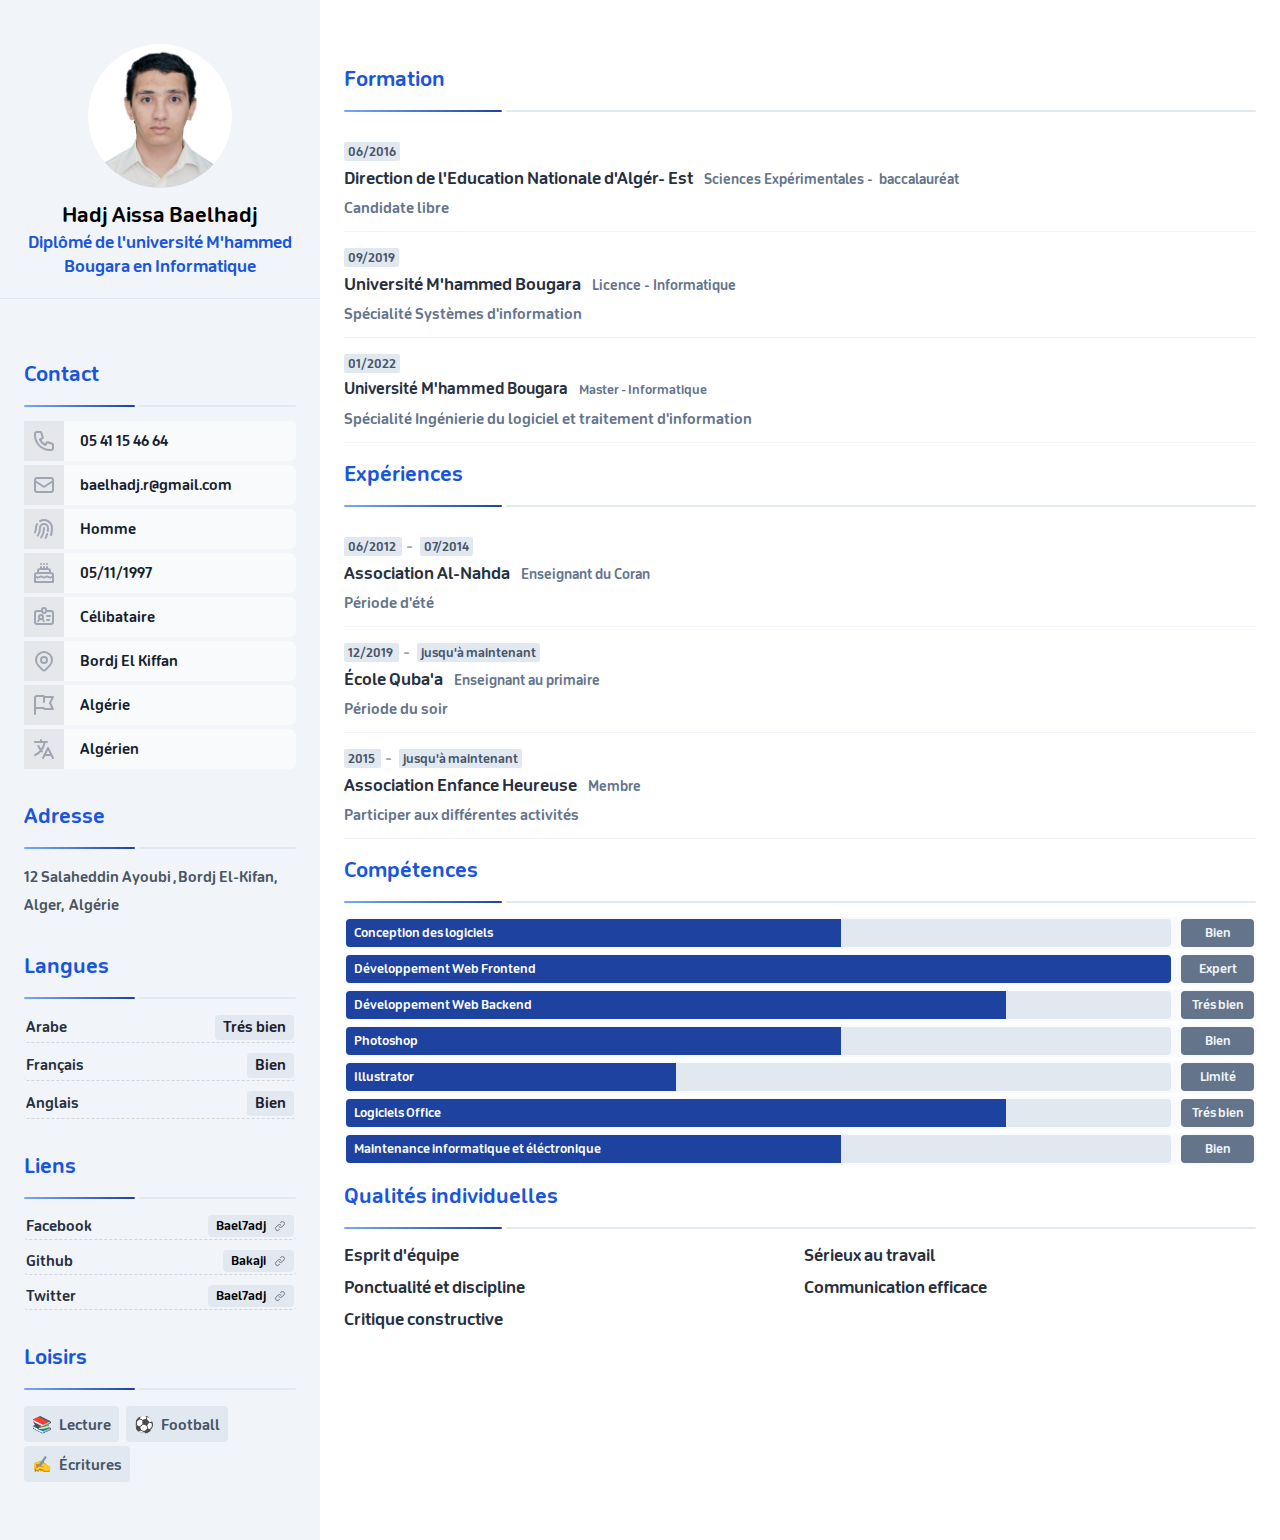
==== index.html @ badf7736 "add index page" ====
<!DOCTYPE html>
<html lang="fr">

<head xmlns="http://www.w3.org/1999/xhtml"
xmlns:fb="http://ogp.me/ns/fb#">
  <meta http-equiv="Content-Type" content="text/html; charset=UTF-8">
  <title>cv fr</title>
  <meta name="viewport" content="width=device-width, initial-scale=1, maximum-scale=1">
  <meta property="og:title" content="Baelhadj Hadj Aissa's CV" />
  <meta property="description" content="Salut!, je suis Baelhadj Hadj Aissa, un développeur Web junior qui aime coder et explorer de nouvelles technologies, j'utilise des approches modernes et géniales pour créer des sites Web géniaux" />
  <meta property="og:description" content="Salut!, je suis Baelhadj Hadj Aissa, un développeur Web junior qui aime coder et explorer de nouvelles technologies, j'utilise des approches modernes et géniales pour créer des sites Web géniaux" />
  <meta property="og:image" content="./assets/person.png" />
  <link rel="stylesheet" href="./assets/app.css">
  <link rel="stylesheet" href="./assets/font.css" type="text/css">
  <link rel="stylesheet" href="./assets/font-awesome.css">
  <link rel="stylesheet" href="./assets/custom.css">
  <style>
    .text-cool-gray-100 {
      min-width: 73px;
    }
  </style>
</head>

<body style="background: #243876"><span id="warning-container"><i data-reactroot=""></i></span>
  <div class="page">
    <div class="cv md:flex overflow-hidden bg-white  ">
      <div class="md:w-80  w-full md:flex-shrink-0 bg-cool-gray-100 py-6">
        <div class="w-full">
          <div class="block md:hidden">
          </div>
          <div class="text-center mx-auto border-b border-cool-gray-200 mb-3 py-5">
            <img src="./assets/person.png" class="w-36 rounded mx-auto mb-3 font-bold"
              style="border-radius: 50%;">
            <h2 class="px-2 text-xl" style="font-weight: 900;">Hadj Aissa Baelhadj</h2>
            <h4 class="px-2 text-blue-700">Diplômé de l'université M'hammed Bougara en Informatique</h4>
          </div>
          <div class="text-gray-800 p-6 text-sm print:text-base print:font-normal leading-7">
          </div>
          <div class="px-6 mb-8">
            <h2 class="text-blue-700  text-xl font-bold">
              Contact</h2>
            <span class="flex my-4">
              <span class="w-48 rounded-sm h-0.5 bg-gradient-to-l from-blue-800 to-blue-400 inline-block -mb-2"></span>
              <span class="w-full rounded-sm ms-1 h-0.5 bg-cool-gray-200 inline-block -mb-2"></span>
            </span>
            <div>
              <div
                class="group mb-1 flex items-center text-sm print:text-base print:font-normal leading-5 font-medium text-gray-900 rounded-md bg-cool-gray-50">
                <span class="flex-shrink-0 bg-gray-200 p-2 rounded-s me-3 text-gray-400">
                  <svg class=" h-6 w-6 text-gray-400" fill="none" stroke="currentColor" viewBox="0 0 24 24"
                    xmlns="http://www.w3.org/2000/svg">
                    <path stroke-linecap="round" stroke-linejoin="round" stroke-width="2"
                      d="M3 5a2 2 0 012-2h3.28a1 1 0 01.948.684l1.498 4.493a1 1 0 01-.502 1.21l-2.257 1.13a11.042 11.042 0 005.516 5.516l1.13-2.257a1 1 0 011.21-.502l4.493 1.498a1 1 0 01.684.949V19a2 2 0 01-2 2h-1C9.716 21 3 14.284 3 6V5z">
                    </path>
                  </svg>
                </span>
                <a href="tel:05 41 15 46 64" dir="ltr" target="_blank"
                  class="p-1 truncate inline-block hover:text-blue-600">05 41 15 46 64</a>
              </div>
              <div
                class="group mb-1 flex items-center text-sm print:text-base print:font-normal leading-5 font-medium text-gray-900 rounded-md bg-cool-gray-50">
                <span class="flex-shrink-0 bg-gray-200 p-2 rounded-s me-3 text-gray-400">
                  <svg class="w-6 h-6 text-gray-400" fill="none" stroke="currentColor" viewBox="0 0 24 24"
                    xmlns="http://www.w3.org/2000/svg">
                    <path stroke-linecap="round" stroke-linejoin="round" stroke-width="2"
                      d="M3 8l7.89 5.26a2 2 0 002.22 0L21 8M5 19h14a2 2 0 002-2V7a2 2 0 00-2-2H5a2 2 0 00-2 2v10a2 2 0 002 2z">
                    </path>
                  </svg>
                </span>
                <a href="mailto:baelhadj.r@gmail.com" dir="ltr" target="_blank"
                  class="p-1 truncate inline-block hover:text-blue-600">baelhadj.r@gmail.com</a>
              </div>
              <div
                class="group mb-1 flex items-center text-sm print:text-base print:font-normal leading-5 font-medium text-gray-900 rounded-md bg-cool-gray-50">
                <span class="flex-shrink-0 bg-gray-200 p-2 rounded-s me-3 text-gray-400">
                  <svg class="w-6 h-6" fill="none" stroke="currentColor" viewBox="0 0 24 24"
                    xmlns="http://www.w3.org/2000/svg">
                    <path stroke-linecap="round" stroke-linejoin="round" stroke-width="2"
                      d="M12 11c0 3.517-1.009 6.799-2.753 9.571m-3.44-2.04l.054-.09A13.916 13.916 0 008 11a4 4 0 118 0c0 1.017-.07 2.019-.203 3m-2.118 6.844A21.88 21.88 0 0015.171 17m3.839 1.132c.645-2.266.99-4.659.99-7.132A8 8 0 008 4.07M3 15.364c.64-1.319 1-2.8 1-4.364 0-1.457.39-2.823 1.07-4">
                    </path>
                  </svg>
                </span>
                <span class="p-1 truncate inline-block capitalize">Homme</span>
              </div>
              <div
                class="group mb-1 flex items-center text-sm print:text-base print:font-normal leading-5 font-medium text-gray-900 rounded-md bg-cool-gray-50">
                <span class="flex-shrink-0 bg-gray-200 p-2 rounded-s me-3 text-gray-400">
                  <svg class="w-6 h-6 text-gray-400" "="" fill=" none" stroke="currentColor" viewBox="0 0 24 24"
                    xmlns="http://www.w3.org/2000/svg">
                    <path stroke-linecap="round" stroke-linejoin="round" stroke-width="2"
                      d="M21 15.546c-.523 0-1.046.151-1.5.454a2.704 2.704 0 01-3 0 2.704 2.704 0 00-3 0 2.704 2.704 0 01-3 0 2.704 2.704 0 00-3 0 2.704 2.704 0 01-3 0 2.701 2.701 0 00-1.5-.454M9 6v2m3-2v2m3-2v2M9 3h.01M12 3h.01M15 3h.01M21 21v-7a2 2 0 00-2-2H5a2 2 0 00-2 2v7h18zm-3-9v-2a2 2 0 00-2-2H8a2 2 0 00-2 2v2h12z">
                    </path>
                  </svg>
                </span>
                <span class="p-1 truncate inline-block capitalize">05/11/1997</span>
              </div>
              <div
                class="group mb-1 flex items-center text-sm print:text-base print:font-normal leading-5 font-medium text-gray-900 rounded-md bg-cool-gray-50">
                <span class="flex-shrink-0 bg-gray-200 p-2 rounded-s me-3 text-gray-400">
                  <svg class="w-6 h-6 text-gray-400" fill="none" stroke="currentColor" viewBox="0 0 24 24"
                    xmlns="http://www.w3.org/2000/svg">
                    <path stroke-linecap="round" stroke-linejoin="round" stroke-width="2"
                      d="M10 6H5a2 2 0 00-2 2v9a2 2 0 002 2h14a2 2 0 002-2V8a2 2 0 00-2-2h-5m-4 0V5a2 2 0 114 0v1m-4 0a2 2 0 104 0m-5 8a2 2 0 100-4 2 2 0 000 4zm0 0c1.306 0 2.417.835 2.83 2M9 14a3.001 3.001 0 00-2.83 2M15 11h3m-3 4h2">
                    </path>
                  </svg>
                </span>
                <span class="p-1 truncate inline-block capitalize">Célibataire</span>
              </div>
              <div
                class="group mb-1 flex items-center text-sm print:text-base print:font-normal leading-5 font-medium text-gray-900 rounded-md bg-cool-gray-50">
                <span class="flex-shrink-0 bg-gray-200 p-2 rounded-s me-3 text-gray-400" contenteditable="true"
                  spellcheck="true">
                  <svg class="w-6 h-6" fill="none" stroke="currentColor" viewBox="0 0 24 24"
                    xmlns="http://www.w3.org/2000/svg">
                    <path stroke-linecap="round" stroke-linejoin="round" stroke-width="2"
                      d="M17.657 16.657L13.414 20.9a1.998 1.998 0 01-2.827 0l-4.244-4.243a8 8 0 1111.314 0z"></path>
                    <path stroke-linecap="round" stroke-linejoin="round" stroke-width="2"
                      d="M15 11a3 3 0 11-6 0 3 3 0 016 0z"></path>
                  </svg>
                </span>
                <span class="p-1 truncate inline-block capitalize">Bordj El Kiffan</span>
              </div>
              <div
                class="group mb-1 flex items-center text-sm print:text-base print:font-normal leading-5 font-medium text-gray-900 rounded-md bg-cool-gray-50">
                <span class="flex-shrink-0 bg-gray-200 p-2 rounded-s me-3 text-gray-400">
                  <svg class="w-6 h-6 text-gray-400" fill="none" stroke="currentColor" viewBox="0 0 24 24"
                    xmlns="http://www.w3.org/2000/svg">
                    <path stroke-linecap="round" stroke-linejoin="round" stroke-width="2"
                      d="M3 21v-4m0 0V5a2 2 0 012-2h6.5l1 1H21l-3 6 3 6h-8.5l-1-1H5a2 2 0 00-2 2zm9-13.5V9"></path>
                  </svg>
                </span>
                <span class="p-1 truncate inline-block capitalize" contenteditable="true"
                  spellcheck="true">Algérie</span>
              </div>
              <div
                class="group mb-1 flex items-center text-sm print:text-base print:font-normal leading-5 font-medium text-gray-900 rounded-md bg-cool-gray-50">
                <span class="flex-shrink-0 bg-gray-200 p-2 rounded-s me-3 text-gray-400">
                  <svg class="w-6 h-6 text-gray-400" fill="none" stroke="currentColor" viewBox="0 0 24 24"
                    xmlns="http://www.w3.org/2000/svg">
                    <path stroke-linecap="round" stroke-linejoin="round" stroke-width="2"
                      d="M3 5h12M9 3v2m1.048 9.5A18.022 18.022 0 016.412 9m6.088 9h7M11 21l5-10 5 10M12.751 5C11.783 10.77 8.07 15.61 3 18.129">
                    </path>
                  </svg>
                </span>
                <span class="p-1 truncate inline-block capitalize">Algérien</span>
              </div>
            </div>
            <div class="mt-6">
            </div>
          </div>
          <div class="px-6 mb-8">
            <h2 class="text-blue-700  text-xl font-bold">
              Adresse</h2>
            <span class="flex my-4">
              <span class="w-48 rounded-sm h-0.5 bg-gradient-to-l from-blue-800 to-blue-400 inline-block -mb-2"></span>
              <span class="w-full rounded-sm ms-1 h-0.5 bg-cool-gray-200 inline-block -mb-2"></span>
            </span>
            <div class="text-gray-600 font-bold text-sm leading-7">12 Salaheddin Ayoubi , Bordj El-Kifan, Alger,&nbsp;
              Algérie</div>
          </div>
          <div class="px-6 mb-8">
            <h2 class="text-blue-700  text-xl font-bold">
              Langues</h2>
            <span class="flex my-4">
              <span class="w-48 rounded-sm h-0.5 bg-gradient-to-l from-blue-800 to-blue-400 inline-block -mb-2"></span>
              <span class="w-full rounded-sm ms-1 h-0.5 bg-cool-gray-200 inline-block -mb-2"></span>
            </span>
            <div>
              <div class="flex items-center bg-cool-gray-200x p-0.5 rounded mb-2 border-b border-dashed">
                <span class="text-sm flex-grow text-cool-gray-800">
                  Arabe</span>
                <span class="ms-2 text-sm p-0.5 px-2 rounded text-cool-gray-900 bg-cool-gray-200">Trés bien</span>
              </div>
              <div class="flex items-center bg-cool-gray-200x p-0.5 rounded mb-2 border-b border-dashed">
                <span class="text-sm flex-grow text-cool-gray-800">Français</span>
                <span class="ms-2 text-sm p-0.5 px-2 rounded text-cool-gray-900 bg-cool-gray-200">Bien</span>
              </div>
              <div class="flex items-center bg-cool-gray-200x p-0.5 rounded mb-2 border-b border-dashed">
                <span class="text-sm flex-grow text-cool-gray-800">
                  Anglais
                </span>
                <span class="ms-2 text-sm p-0.5 px-2 rounded text-cool-gray-900 bg-cool-gray-200">Bien</span>
              </div>
            </div>
          </div>
          <div class="px-6 mb-8 print-hidden">
            <h2 class="text-blue-700  text-xl font-bold">
              Liens</h2>
            <span class="flex my-4">
              <span class="w-48 rounded-sm h-0.5 bg-gradient-to-l from-blue-800 to-blue-400 inline-block -mb-2"></span>
              <span class="w-full rounded-sm ms-1 h-0.5 bg-cool-gray-200 inline-block -mb-2"></span>
            </span>
            <div>
              <div class="flex items-center bg-cool-gray-200x p-0.5 rounded mb-2 border-b border-dashed">
                <span class="text-sm  flex-grow text-cool-gray-800">
                  Facebook
                </span>
                <a href="https://bit.ly/baelhadj_Fb" target="_blank"
                  class="ms-2 flex items-center text-xs p-0.5 px-2 rounded bg-cool-gray-200 hover:text-blue-500">
                  Bael7adj
                  <svg class="w-3 h-3 opacity-50 ms-2" fill="none" stroke="currentColor" viewBox="0 0 24 24"
                    xmlns="http://www.w3.org/2000/svg">
                    <path stroke-linecap="round" stroke-linejoin="round" stroke-width="2"
                      d="M13.828 10.172a4 4 0 00-5.656 0l-4 4a4 4 0 105.656 5.656l1.102-1.101m-.758-4.899a4 4 0 005.656 0l4-4a4 4 0 00-5.656-5.656l-1.1 1.1">
                    </path>
                  </svg>
                </a>
              </div>
              <div class="flex items-center bg-cool-gray-200x p-0.5 rounded mb-2 border-b border-dashed">
                <span class="text-sm  flex-grow text-cool-gray-800">
                  Github</span>
                <a href="https://bit.ly/baelhadj_Gh" target="_blank"
                  class="ms-2 flex items-center text-xs p-0.5 px-2 rounded bg-cool-gray-200 hover:text-blue-500">
                  Bakaji
                  <svg class="w-3 h-3 opacity-50 ms-2" fill="none" stroke="currentColor" viewBox="0 0 24 24"
                    xmlns="http://www.w3.org/2000/svg">
                    <path stroke-linecap="round" stroke-linejoin="round" stroke-width="2"
                      d="M13.828 10.172a4 4 0 00-5.656 0l-4 4a4 4 0 105.656 5.656l1.102-1.101m-.758-4.899a4 4 0 005.656 0l4-4a4 4 0 00-5.656-5.656l-1.1 1.1">
                    </path>
                  </svg>
                </a>
              </div>
              <div class="flex items-center bg-cool-gray-200x p-0.5 rounded mb-2 border-b border-dashed">
                <span class="text-sm  flex-grow text-cool-gray-800">
                  Twitter
                </span>
                <a href="https://bit.ly/baelhadj_Tw" target="_blank"
                  class="ms-2 flex items-center text-xs p-0.5 px-2 rounded bg-cool-gray-200 hover:text-blue-500">
                  Bael7adj
                  <svg class="w-3 h-3 opacity-50 ms-2" fill="none" stroke="currentColor" viewBox="0 0 24 24"
                    xmlns="http://www.w3.org/2000/svg">
                    <path stroke-linecap="round" stroke-linejoin="round" stroke-width="2"
                      d="M13.828 10.172a4 4 0 00-5.656 0l-4 4a4 4 0 105.656 5.656l1.102-1.101m-.758-4.899a4 4 0 005.656 0l4-4a4 4 0 00-5.656-5.656l-1.1 1.1">
                    </path>
                  </svg>
                </a>
              </div>
            </div>
          </div>
          <div class="px-6 mb-8">
            <h2 class="text-blue-700  text-xl font-bold">
              Loisirs
            </h2>
            <span class="flex my-4">
              <span class="w-48 rounded-sm h-0.5 bg-gradient-to-l from-blue-800 to-blue-400 inline-block -mb-2"></span>
              <span class="w-full rounded-sm ms-1 h-0.5 bg-cool-gray-200 inline-block -mb-2"></span>
            </span>
            <div>
              <div class="bg-cool-gray-200 inline-block p-1.5 rounded me-1 my-0.5 text-sm px-2 text-cool-gray-600">
                <span class="text-base me-1 inline-block -mb-1"> 📚</span>
                <span><span style="font-family: Teshrin-200;">Lecture</span></span>
              </div>
              <div class="bg-cool-gray-200 inline-block p-1.5 rounded me-1 my-0.5 text-sm px-2 text-cool-gray-600">
                <span class="text-base me-1 inline-block -mb-1"> ⚽️</span>
                <span> Football</span>
              </div>
              <div class="bg-cool-gray-200 inline-block p-1.5 rounded me-1 my-0.5 text-sm px-2 text-cool-gray-600">
                <span class="text-base me-1 inline-block -mb-1"> ✍️</span>
                <span>Écritures</span>
              </div>
            </div>
          </div>
        </div>
      </div>
      <div class="w-full">
        <div class="hidden md:block">
        </div>
        <main class="flex-1x relativex z-0 overflow-y-autox focus:outline-none p-6 mt-6" tabindex="0"
          data-metatip="true">
          <div class="my-4 mb-4">
            <h2 class="text-blue-700  text-xl font-bold">
              Formation</h2>
            <span class="flex my-4">
              <span class="w-48 rounded-sm h-0.5 bg-gradient-to-l from-blue-800 to-blue-400 inline-block -mb-2"></span>
              <span class="w-full rounded-sm ms-1 h-0.5 bg-cool-gray-200 inline-block -mb-2"></span>
            </span>
            <div class="border-b py-3 border-cool-gray-100">
              <div class="mb-1">
                <span class="p-0.5 px-1 rounded-sm bg-cool-gray-200 text-xs text-cool-gray-600">06/2016 </span>
              </div>
              <h3>
                <span class="font-bold text-cool-gray-800 inline-block print:text-xl print:font-normal">Direction de
                  l'Education Nationale d'Algér- Est </span>
                <small class="text-cool-gray-500 mx-2 inline-block">Sciences Expérimentales -&nbsp; baccalauréat</small>
              </h3>
              <div class="text-cool-gray-500 text-sm mt-2 block">
                Candidate libre</div>
            </div>
            <div class="border-b py-3 border-cool-gray-100">
              <div class="mb-1">
                <span class="p-0.5 px-1 rounded-sm bg-cool-gray-200 text-xs text-cool-gray-600">09/2019 </span>
              </div>
              <h3>
                <span class="font-bold text-cool-gray-800 inline-block print:text-xl print:font-normal">Université
                  M'hammed Bougara
                </span>
                <small class="text-cool-gray-500 mx-2 inline-block">Licence -&nbsp;Informatique</small>
              </h3>
              <div class="text-cool-gray-500 text-sm mt-2 block">Spécialité Systèmes d'information</div>
            </div>
            <div class="border-b py-3 border-cool-gray-100">
              <div class="mb-1">
                <span class="p-0.5 px-1 rounded-sm bg-cool-gray-200 text-xs text-cool-gray-600">01/2022 </span>
              </div>
              <h3 style="font-weight: 900; font-size: 15px;">
                <span class="font-bold text-cool-gray-800 inline-block print:text-xl print:font-normal"
                  style="font-weight: 700; text-align: left;">Université M'hammed Bougara </span>
                <small class="text-cool-gray-500 mx-2 inline-block">Master - Informatique</small>
              </h3>
              <div class="text-cool-gray-500 text-sm mt-2 block">Spécialité Ingénierie du logiciel et traitement
                d'information</div>
            </div>
          </div>
          <div class="my-4 mb-4">
            <h2 class="text-blue-700  text-xl font-bold">
              Expériences</h2>
            <span class="flex my-4">
              <span class="w-48 rounded-sm h-0.5 bg-gradient-to-l from-blue-800 to-blue-400 inline-block -mb-2"></span>
              <span class="w-full rounded-sm ms-1 h-0.5 bg-cool-gray-200 inline-block -mb-2"></span>
            </span>
            <div class="border-b py-3 border-cool-gray-100">
              <div class="mb-1">
                <span class="p-0.5 px-1 rounded-sm bg-cool-gray-200 text-xs text-cool-gray-600">06/2012 </span>
                <span class="mx-1 text-gray-400"> - </span>
                <span class="p-0.5 px-1 rounded-sm bg-cool-gray-200 text-xs text-cool-gray-600">07/2014 </span>
              </div>
              <h3>
                <span class="font-bold text-cool-gray-800 inline-block print:text-xl print:font-normal">Association
                  Al-Nahda
                </span>
                <small class="text-cool-gray-500 mx-2 inline-block">Enseignant du Coran</small>
              </h3>
              <div class="text-cool-gray-500 text-sm mt-2 block">Période d'été
              </div>
            </div>
            <div class="border-b py-3 border-cool-gray-100">
              <div class="mb-1">
                <span class="p-0.5 px-1 rounded-sm bg-cool-gray-200 text-xs text-cool-gray-600">12/2019 </span>
                <span class="mx-1 text-gray-400"> - </span>
                <span class="p-0.5 px-1 rounded-sm bg-cool-gray-200 text-xs text-cool-gray-600">jusqu'à maintenant
                </span>
              </div>
              <h3>
                <span class="font-bold text-cool-gray-800 inline-block print:text-xl print:font-normal">École
                  Quba'a</span>
                <small class="text-cool-gray-500 mx-2 inline-block">Enseignant au primaire</small>
              </h3>
              <div class="text-cool-gray-500 text-sm mt-2 block">
                Période du soir</div>
            </div>
            <div class="border-b py-3 border-cool-gray-100">
              <div class="mb-1">
                <span class="p-0.5 px-1 rounded-sm bg-cool-gray-200 text-xs text-cool-gray-600">2015 </span>
                <span class="mx-1 text-gray-400"> - </span>
                <span class="p-0.5 px-1 rounded-sm bg-cool-gray-200 text-xs text-cool-gray-600">jusqu'à maintenant
                </span>
              </div>
              <h3>
                <span class="font-bold text-cool-gray-800 inline-block print:text-xl print:font-normal">Association
                  Enfance Heureuse </span>
                <small class="text-cool-gray-500 mx-2 inline-block">Membre</small>
              </h3>
              <div class="text-cool-gray-500 text-sm mt-2 block">Participer aux différentes activités</div>
            </div>
          </div>
          <div class="my-4 mb-4">
            <h2 class="text-blue-700  text-xl font-bold">
              Compétences</h2>
            <span class="flex my-4">
              <span class="w-48 rounded-sm h-0.5 bg-gradient-to-l from-blue-800 to-blue-400 inline-block -mb-2"></span>
              <span class="w-full rounded-sm ms-1 h-0.5 bg-cool-gray-200 inline-block -mb-2"></span>
            </span>
            <div>
              <div class="flex items-center bg-cool-gray-50 p-0.5 rounded my-1">
                <div class="flex-grow bg-cool-gray-200 rounded truncate">
                  <div class="bg-blue-800 bg-gradient-to-l text-xs leading-none py-2 px-2 text-white rounded-s truncate"
                    style="width: 60%"> <span style="font-weight: 900;" contenteditable="true" spellcheck="true">
                      Conception des logiciels</span></div>
                </div>
                <div
                  class="text-cool-gray-100 ms-1 bg-cool-gray-500 p-2 text-center leading-none rounded text-xs flex-shrink-0"
                  style="font-weight: 700;"> Bien</div>
              </div>
              <div class="flex items-center bg-cool-gray-50 p-0.5 rounded my-1">
                <div class="flex-grow bg-cool-gray-200 rounded truncate">
                  <div class="bg-blue-800 bg-gradient-to-l text-xs leading-none py-2 px-2 text-white rounded-s truncate"
                    style="width: 100%"> <span style="font-weight: 700;" contenteditable="true" spellcheck="true">
                      Développement Web Frontend</span> </div>
                </div>
                <div
                  class="text-cool-gray-100 ms-1 bg-cool-gray-500 p-2 text-center leading-none rounded text-xs flex-shrink-0"
                  style="font-weight: 800;"> Expert</div>
              </div>
              <div class="flex items-center bg-cool-gray-50 p-0.5 rounded my-1">
                <div class="flex-grow bg-cool-gray-200 rounded truncate">
                  <div class="bg-blue-800 bg-gradient-to-l text-xs leading-none py-2 px-2 text-white rounded-s truncate"
                    style="width: 80%"> <span style="font-weight: 700;"> Développement Web Backend</span> </div>
                </div>
                <div
                  class="text-cool-gray-100 ms-1 bg-cool-gray-500 p-2 text-center leading-none rounded text-xs flex-shrink-0"
                  style="font-weight: 700;"> Trés bien</div>
              </div>
              <div class="flex items-center bg-cool-gray-50 p-0.5 rounded my-1">
                <div class="flex-grow bg-cool-gray-200 rounded truncate">
                  <div class="bg-blue-800 bg-gradient-to-l text-xs leading-none py-2 px-2 text-white rounded-s truncate"
                    style="width: 60%"> <span style="font-weight: 700;"> Photoshop</span> </div>
                </div>
                <div
                  class="text-cool-gray-100 ms-1 bg-cool-gray-500 p-2 text-center leading-none rounded text-xs flex-shrink-0"
                  style="font-weight: 700;">Bien</div>
              </div>
              <div class="flex items-center bg-cool-gray-50 p-0.5 rounded my-1">
                <div class="flex-grow bg-cool-gray-200 rounded truncate">
                  <div class="bg-blue-800 bg-gradient-to-l text-xs leading-none py-2 px-2 text-white rounded-s truncate"
                    style="width: 40%"> <span style="font-weight: 700;"> Illustrator</span> </div>
                </div>
                <div
                  class="text-cool-gray-100 ms-1 bg-cool-gray-500 p-2 text-center leading-none rounded text-xs flex-shrink-0"
                  style="font-weight: 700;">Limité</div>
              </div>
              <div class="flex items-center bg-cool-gray-50 p-0.5 rounded my-1">
                <div class="flex-grow bg-cool-gray-200 rounded truncate">
                  <div class="bg-blue-800 bg-gradient-to-l text-xs leading-none py-2 px-2 text-white rounded-s truncate"
                    style="width: 80%"> <span style="font-weight: 700;"> Logiciels Office</span> </div>
                </div>
                <div
                  class="text-cool-gray-100 ms-1 bg-cool-gray-500 p-2 text-center leading-none rounded text-xs flex-shrink-0"
                  style="font-weight: 800;">Trés bien</div>
              </div>
              <div class="flex items-center bg-cool-gray-50 p-0.5 rounded my-1">
                <div class="flex-grow bg-cool-gray-200 rounded truncate">
                  <div class="bg-blue-800 bg-gradient-to-l text-xs leading-none py-2 px-2 text-white rounded-s truncate"
                    style="width: 60%"> <span style="font-weight: 800;"> Maintenance informatique et éléctronique</span>
                  </div>
                </div>
                <div
                  class="text-cool-gray-100 ms-1 bg-cool-gray-500 p-2 text-center leading-none rounded text-xs flex-shrink-0"
                  style="font-weight: 800;">Bien</div>
              </div>
            </div>
          </div>
          <div class="my-4 mb-4">
            <h2 class="text-blue-700  text-xl font-bold">
              Qualités individuelles</h2>
            <span class="flex my-4">
              <span class="w-48 rounded-sm h-0.5 bg-gradient-to-l from-blue-800 to-blue-400 inline-block -mb-2"></span>
              <span class="w-full rounded-sm ms-1 h-0.5 bg-cool-gray-200 inline-block -mb-2"></span>
            </span>
            <div class="skills-grid">
              <div class="font-semiBold text-cool-gray-800 print:text-xl print:font-normal">Esprit d'équipe</div>
              <div class="font-semiBold text-cool-gray-800 print:text-xl print:font-normal">Sérieux au travail&nbsp;
              </div>
              <div class="font-semiBold text-cool-gray-800 print:text-xl print:font-normal">Ponctualité et discipline
              </div>
              <div class="font-semiBold text-cool-gray-800 print:text-xl print:font-normal">Communication efficace</div>
              <div class="font-semiBold text-cool-gray-800 print:text-xl print:font-normal">Critique constructive</div>
            </div>
          </div>
        </main>
      </div>
    </div>
  </div>
</body>

</html>
---- assets/font.css ----
@font-face{font-family:'sky';src: url('https://www.fontstatic.com/fonts/sky/sky.eot?#iefix');src: local('السماء'), local('sky'),url('https://www.fontstatic.com/fonts/sky/sky.woff') format('woff');}@font-face{font-family:'sky-bold';src: url('https://www.fontstatic.com/fonts/sky-bold/sky-bold.eot?#iefix');src: local('السماء ثقيل'), local('sky-bold'),url('https://www.fontstatic.com/fonts/sky-bold/sky-bold.woff') format('woff');}
---- assets/custom.css ----
* {
  font-family: "Teshrin-400" !important;
}
.text-cool-gray-100 {
  min-width: 64px;
  margin-inline-start: 10px;
}
.skills-grid {
  display: grid;
  grid-template-columns: repeat(auto-fit, minmax(400px, 1fr));
  grid-gap: 0.5rem;
}

@media print {
  .cv {
    height: 100vh !important;
  }
  .print-hidden {
    display: none;
  }
  .skills-grid {
    display: grid;
    grid-template-columns: repeat(auto-fit, minmax(30%, 1fr));
    grid-gap: 0.5rem;
  }
}
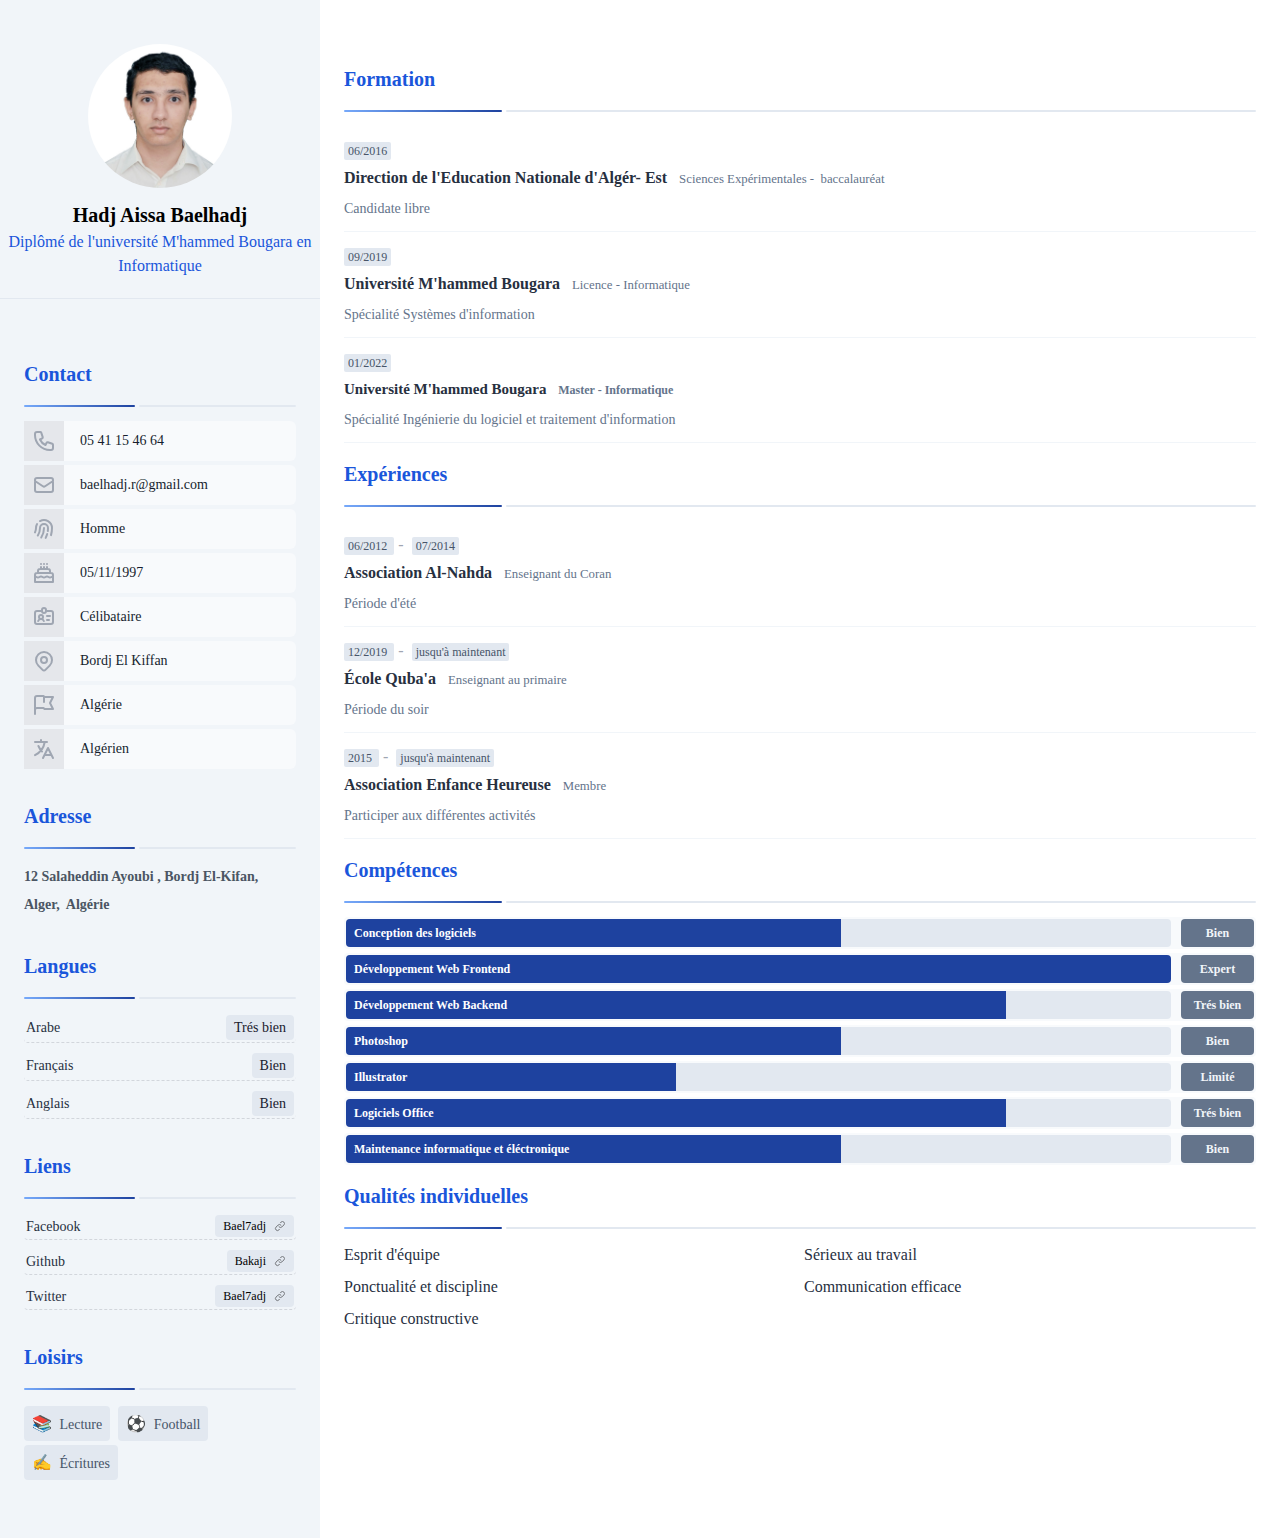
==== commit e8d69d08: "fix font" ====
--- a/index.html
+++ b/index.html
@@ -4,8 +4,8 @@
 <head xmlns="http://www.w3.org/1999/xhtml"
 xmlns:fb="http://ogp.me/ns/fb#">
   <meta http-equiv="Content-Type" content="text/html; charset=UTF-8">
-  <title>cv fr</title>
   <meta name="viewport" content="width=device-width, initial-scale=1, maximum-scale=1">
+  <title>Baelhadj Hadj Aissa's CV"</title>
   <meta property="og:title" content="Baelhadj Hadj Aissa's CV" />
   <meta property="description" content="Salut!, je suis Baelhadj Hadj Aissa, un développeur Web junior qui aime coder et explorer de nouvelles technologies, j'utilise des approches modernes et géniales pour créer des sites Web géniaux" />
   <meta property="og:description" content="Salut!, je suis Baelhadj Hadj Aissa, un développeur Web junior qui aime coder et explorer de nouvelles technologies, j'utilise des approches modernes et géniales pour créer des sites Web géniaux" />
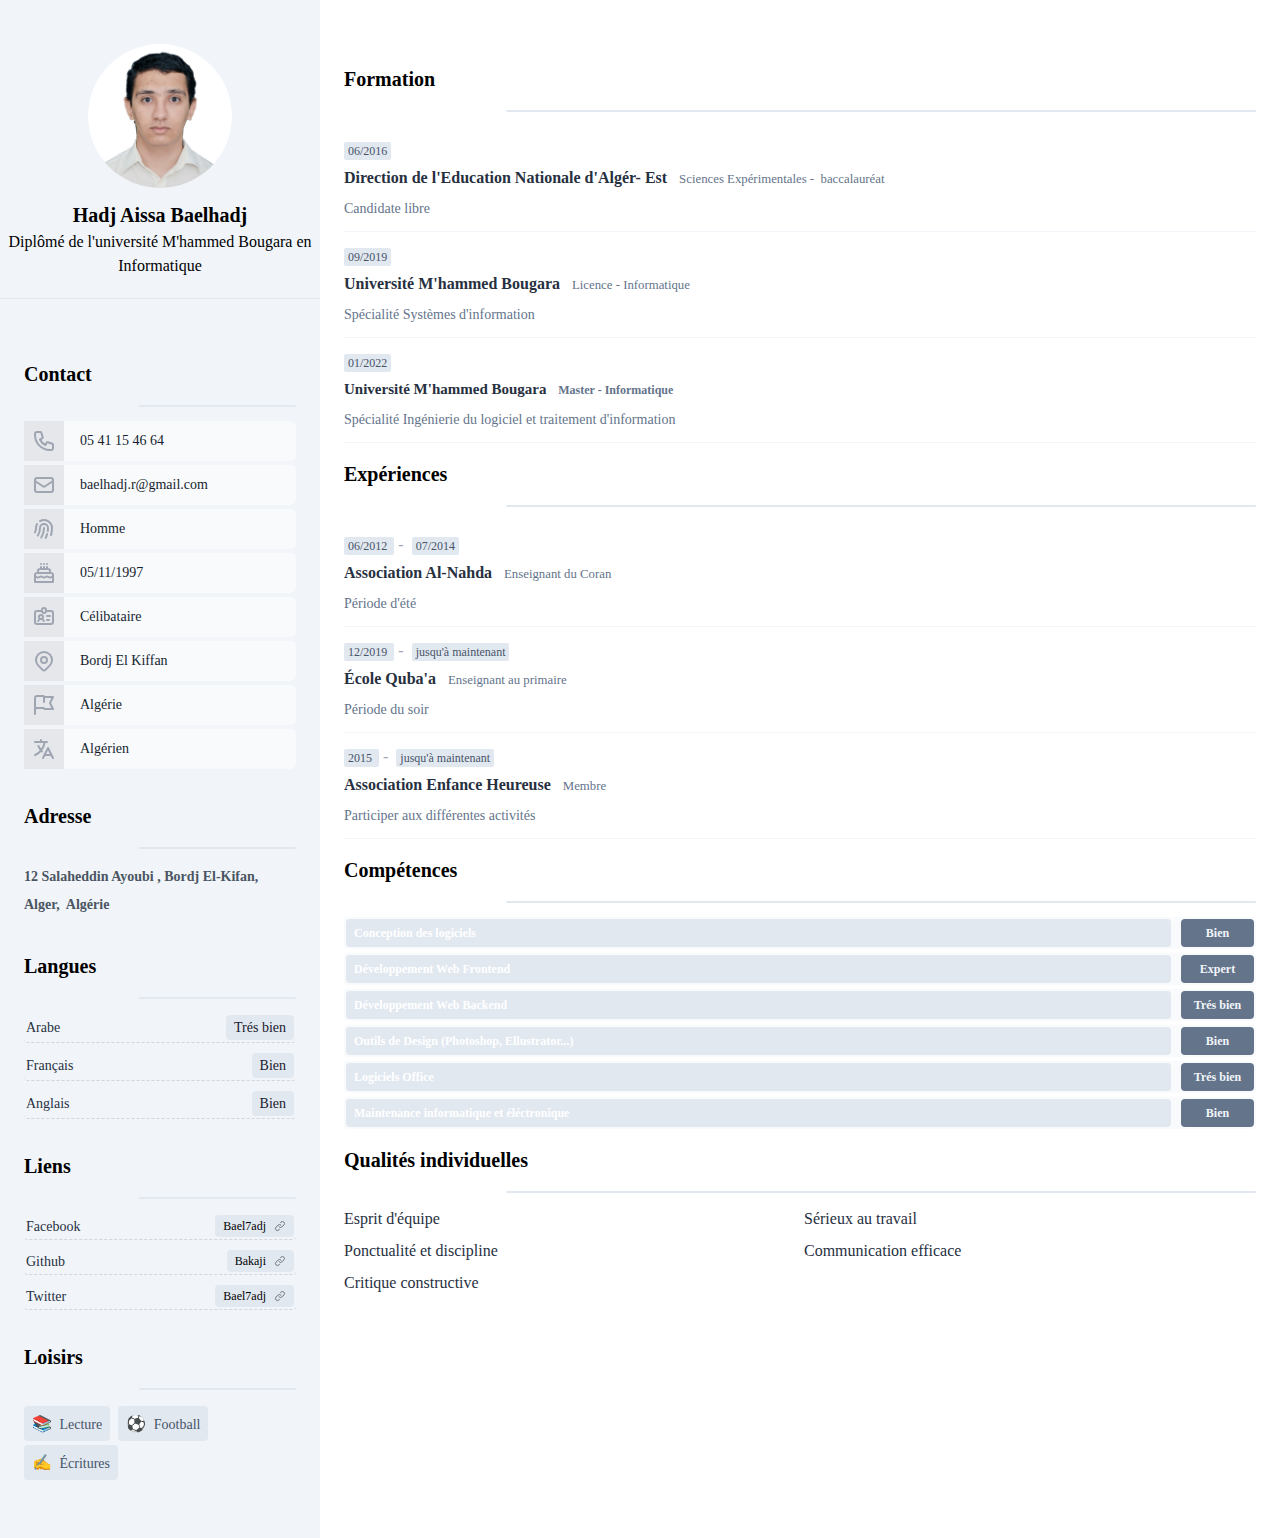
==== commit a228c352: "update index page" ====
--- a/index.html
+++ b/index.html
@@ -1,20 +1,27 @@
 <!DOCTYPE html>
+<!-- saved from url=(0025)http://localhost:3000/CV/ -->
 <html lang="fr">
 
-<head xmlns="http://www.w3.org/1999/xhtml"
-xmlns:fb="http://ogp.me/ns/fb#">
+<head xmlns="http://www.w3.org/1999/xhtml" xmlns:fb="http://ogp.me/ns/fb#">
   <meta http-equiv="Content-Type" content="text/html; charset=UTF-8">
+
   <meta name="viewport" content="width=device-width, initial-scale=1, maximum-scale=1">
   <title>Baelhadj Hadj Aissa's CV"</title>
-  <meta property="og:title" content="Baelhadj Hadj Aissa's CV" />
-  <meta property="description" content="Salut!, je suis Baelhadj Hadj Aissa, un développeur Web junior qui aime coder et explorer de nouvelles technologies, j'utilise des approches modernes et géniales pour créer des sites Web géniaux" />
-  <meta property="og:description" content="Salut!, je suis Baelhadj Hadj Aissa, un développeur Web junior qui aime coder et explorer de nouvelles technologies, j'utilise des approches modernes et géniales pour créer des sites Web géniaux" />
-  <meta property="og:image" content="./assets/person.png" />
+  <meta property="og:title" content="Baelhadj Hadj Aissa&#39;s CV">
+  <meta property="description"
+    content="Salut!, je suis Baelhadj Hadj Aissa, un développeur Web junior qui aime coder et explorer de nouvelles technologies, j&#39;utilise des approches modernes et géniales pour créer des sites Web géniaux">
+  <meta property="og:description"
+    content="Salut!, je suis Baelhadj Hadj Aissa, un développeur Web junior qui aime coder et explorer de nouvelles technologies, j&#39;utilise des approches modernes et géniales pour créer des sites Web géniaux">
+  <meta property="og:image" content="https://bakaji.github.io/CV/assets/person.png">
+  <meta property="og:image:width" content="600">
+  <meta property="og:image:height" content="600">
   <link rel="stylesheet" href="./assets/app.css">
   <link rel="stylesheet" href="./assets/font.css" type="text/css">
   <link rel="stylesheet" href="./assets/font-awesome.css">
   <link rel="stylesheet" href="./assets/custom.css">
   <style>
+    
+
     .text-cool-gray-100 {
       min-width: 73px;
     }
@@ -29,18 +36,17 @@
           <div class="block md:hidden">
           </div>
           <div class="text-center mx-auto border-b border-cool-gray-200 mb-3 py-5">
-            <img src="./assets/person.png" class="w-36 rounded mx-auto mb-3 font-bold"
-              style="border-radius: 50%;">
+            <img src="./assets/person.png" class="w-36 rounded mx-auto mb-3 font-bold" style="border-radius: 50%;">
             <h2 class="px-2 text-xl" style="font-weight: 900;">Hadj Aissa Baelhadj</h2>
-            <h4 class="px-2 text-blue-700">Diplômé de l'université M'hammed Bougara en Informatique</h4>
+            <h4 class="px-2 text-main-color">Diplômé de l'université M'hammed Bougara en Informatique</h4>
           </div>
           <div class="text-gray-800 p-6 text-sm print:text-base print:font-normal leading-7">
           </div>
           <div class="px-6 mb-8">
-            <h2 class="text-blue-700  text-xl font-bold">
+            <h2 class="text-main-color  text-xl font-bold">
               Contact</h2>
             <span class="flex my-4">
-              <span class="w-48 rounded-sm h-0.5 bg-gradient-to-l from-blue-800 to-blue-400 inline-block -mb-2"></span>
+              <span class="w-48 rounded-sm h-0.5 line-bg from-blue-800 to-blue-400 inline-block -mb-2"></span>
               <span class="w-full rounded-sm ms-1 h-0.5 bg-cool-gray-200 inline-block -mb-2"></span>
             </span>
             <div>
@@ -55,7 +61,7 @@
                   </svg>
                 </span>
                 <a href="tel:05 41 15 46 64" dir="ltr" target="_blank"
-                  class="p-1 truncate inline-block hover:text-blue-600">05 41 15 46 64</a>
+                  class="p-1 truncate inline-block hover-text-amber-600">05 41 15 46 64</a>
               </div>
               <div
                 class="group mb-1 flex items-center text-sm print:text-base print:font-normal leading-5 font-medium text-gray-900 rounded-md bg-cool-gray-50">
@@ -68,7 +74,7 @@
                   </svg>
                 </span>
                 <a href="mailto:baelhadj.r@gmail.com" dir="ltr" target="_blank"
-                  class="p-1 truncate inline-block hover:text-blue-600">baelhadj.r@gmail.com</a>
+                  class="p-1 truncate inline-block hover-text-amber-600">baelhadj.r@gmail.com</a>
               </div>
               <div
                 class="group mb-1 flex items-center text-sm print:text-base print:font-normal leading-5 font-medium text-gray-900 rounded-md bg-cool-gray-50">
@@ -149,20 +155,20 @@
             </div>
           </div>
           <div class="px-6 mb-8">
-            <h2 class="text-blue-700  text-xl font-bold">
+            <h2 class="text-main-color  text-xl font-bold">
               Adresse</h2>
             <span class="flex my-4">
-              <span class="w-48 rounded-sm h-0.5 bg-gradient-to-l from-blue-800 to-blue-400 inline-block -mb-2"></span>
+              <span class="w-48 rounded-sm h-0.5 line-bg from-blue-800 to-blue-400 inline-block -mb-2"></span>
               <span class="w-full rounded-sm ms-1 h-0.5 bg-cool-gray-200 inline-block -mb-2"></span>
             </span>
             <div class="text-gray-600 font-bold text-sm leading-7">12 Salaheddin Ayoubi , Bordj El-Kifan, Alger,&nbsp;
               Algérie</div>
           </div>
           <div class="px-6 mb-8">
-            <h2 class="text-blue-700  text-xl font-bold">
+            <h2 class="text-main-color  text-xl font-bold">
               Langues</h2>
             <span class="flex my-4">
-              <span class="w-48 rounded-sm h-0.5 bg-gradient-to-l from-blue-800 to-blue-400 inline-block -mb-2"></span>
+              <span class="w-48 rounded-sm h-0.5 line-bg from-blue-800 to-blue-400 inline-block -mb-2"></span>
               <span class="w-full rounded-sm ms-1 h-0.5 bg-cool-gray-200 inline-block -mb-2"></span>
             </span>
             <div>
@@ -184,10 +190,10 @@
             </div>
           </div>
           <div class="px-6 mb-8 print-hidden">
-            <h2 class="text-blue-700  text-xl font-bold">
+            <h2 class="text-main-color  text-xl font-bold">
               Liens</h2>
             <span class="flex my-4">
-              <span class="w-48 rounded-sm h-0.5 bg-gradient-to-l from-blue-800 to-blue-400 inline-block -mb-2"></span>
+              <span class="w-48 rounded-sm h-0.5 line-bg from-blue-800 to-blue-400 inline-block -mb-2"></span>
               <span class="w-full rounded-sm ms-1 h-0.5 bg-cool-gray-200 inline-block -mb-2"></span>
             </span>
             <div>
@@ -196,7 +202,7 @@
                   Facebook
                 </span>
                 <a href="https://bit.ly/baelhadj_Fb" target="_blank"
-                  class="ms-2 flex items-center text-xs p-0.5 px-2 rounded bg-cool-gray-200 hover:text-blue-500">
+                  class="ms-2 flex items-center text-xs p-0.5 px-2 rounded bg-cool-gray-200 hover-text-amber-600">
                   Bael7adj
                   <svg class="w-3 h-3 opacity-50 ms-2" fill="none" stroke="currentColor" viewBox="0 0 24 24"
                     xmlns="http://www.w3.org/2000/svg">
@@ -210,7 +216,7 @@
                 <span class="text-sm  flex-grow text-cool-gray-800">
                   Github</span>
                 <a href="https://bit.ly/baelhadj_Gh" target="_blank"
-                  class="ms-2 flex items-center text-xs p-0.5 px-2 rounded bg-cool-gray-200 hover:text-blue-500">
+                  class="ms-2 flex items-center text-xs p-0.5 px-2 rounded bg-cool-gray-200 hover-text-amber-600">
                   Bakaji
                   <svg class="w-3 h-3 opacity-50 ms-2" fill="none" stroke="currentColor" viewBox="0 0 24 24"
                     xmlns="http://www.w3.org/2000/svg">
@@ -225,7 +231,7 @@
                   Twitter
                 </span>
                 <a href="https://bit.ly/baelhadj_Tw" target="_blank"
-                  class="ms-2 flex items-center text-xs p-0.5 px-2 rounded bg-cool-gray-200 hover:text-blue-500">
+                  class="ms-2 flex items-center text-xs p-0.5 px-2 rounded bg-cool-gray-200 hover-text-amber-600">
                   Bael7adj
                   <svg class="w-3 h-3 opacity-50 ms-2" fill="none" stroke="currentColor" viewBox="0 0 24 24"
                     xmlns="http://www.w3.org/2000/svg">
@@ -238,11 +244,11 @@
             </div>
           </div>
           <div class="px-6 mb-8">
-            <h2 class="text-blue-700  text-xl font-bold">
+            <h2 class="text-main-color  text-xl font-bold">
               Loisirs
             </h2>
             <span class="flex my-4">
-              <span class="w-48 rounded-sm h-0.5 bg-gradient-to-l from-blue-800 to-blue-400 inline-block -mb-2"></span>
+              <span class="w-48 rounded-sm h-0.5 line-bg from-blue-800 to-blue-400 inline-block -mb-2"></span>
               <span class="w-full rounded-sm ms-1 h-0.5 bg-cool-gray-200 inline-block -mb-2"></span>
             </span>
             <div>
@@ -268,10 +274,10 @@
         <main class="flex-1x relativex z-0 overflow-y-autox focus:outline-none p-6 mt-6" tabindex="0"
           data-metatip="true">
           <div class="my-4 mb-4">
-            <h2 class="text-blue-700  text-xl font-bold">
+            <h2 class="text-main-color  text-xl font-bold">
               Formation</h2>
             <span class="flex my-4">
-              <span class="w-48 rounded-sm h-0.5 bg-gradient-to-l from-blue-800 to-blue-400 inline-block -mb-2"></span>
+              <span class="w-48 rounded-sm h-0.5 line-bg from-blue-800 to-blue-400 inline-block -mb-2"></span>
               <span class="w-full rounded-sm ms-1 h-0.5 bg-cool-gray-200 inline-block -mb-2"></span>
             </span>
             <div class="border-b py-3 border-cool-gray-100">
@@ -312,10 +318,10 @@
             </div>
           </div>
           <div class="my-4 mb-4">
-            <h2 class="text-blue-700  text-xl font-bold">
+            <h2 class="text-main-color  text-xl font-bold">
               Expériences</h2>
             <span class="flex my-4">
-              <span class="w-48 rounded-sm h-0.5 bg-gradient-to-l from-blue-800 to-blue-400 inline-block -mb-2"></span>
+              <span class="w-48 rounded-sm h-0.5 line-bg from-blue-800 to-blue-400 inline-block -mb-2"></span>
               <span class="w-full rounded-sm ms-1 h-0.5 bg-cool-gray-200 inline-block -mb-2"></span>
             </span>
             <div class="border-b py-3 border-cool-gray-100">
@@ -364,17 +370,17 @@
             </div>
           </div>
           <div class="my-4 mb-4">
-            <h2 class="text-blue-700  text-xl font-bold">
+            <h2 class="text-main-color  text-xl font-bold">
               Compétences</h2>
             <span class="flex my-4">
-              <span class="w-48 rounded-sm h-0.5 bg-gradient-to-l from-blue-800 to-blue-400 inline-block -mb-2"></span>
+              <span class="w-48 rounded-sm h-0.5 line-bg from-blue-800 to-blue-400 inline-block -mb-2"></span>
               <span class="w-full rounded-sm ms-1 h-0.5 bg-cool-gray-200 inline-block -mb-2"></span>
             </span>
             <div>
               <div class="flex items-center bg-cool-gray-50 p-0.5 rounded my-1">
                 <div class="flex-grow bg-cool-gray-200 rounded truncate">
-                  <div class="bg-blue-800 bg-gradient-to-l text-xs leading-none py-2 px-2 text-white rounded-s truncate"
-                    style="width: 60%"> <span style="font-weight: 900;" contenteditable="true" spellcheck="true">
+                  <div class="bg-main-color text-xs leading-none py-2 px-2 text-white rounded-s truncate"
+                    style="width: 60%"> <span style="font-weight: 900;">
                       Conception des logiciels</span></div>
                 </div>
                 <div
@@ -383,7 +389,7 @@
               </div>
               <div class="flex items-center bg-cool-gray-50 p-0.5 rounded my-1">
                 <div class="flex-grow bg-cool-gray-200 rounded truncate">
-                  <div class="bg-blue-800 bg-gradient-to-l text-xs leading-none py-2 px-2 text-white rounded-s truncate"
+                  <div class="bg-main-color text-xs leading-none py-2 px-2 text-white rounded-s truncate"
                     style="width: 100%"> <span style="font-weight: 700;" contenteditable="true" spellcheck="true">
                       Développement Web Frontend</span> </div>
                 </div>
@@ -393,7 +399,7 @@
               </div>
               <div class="flex items-center bg-cool-gray-50 p-0.5 rounded my-1">
                 <div class="flex-grow bg-cool-gray-200 rounded truncate">
-                  <div class="bg-blue-800 bg-gradient-to-l text-xs leading-none py-2 px-2 text-white rounded-s truncate"
+                  <div class="bg-main-color text-xs leading-none py-2 px-2 text-white rounded-s truncate"
                     style="width: 80%"> <span style="font-weight: 700;"> Développement Web Backend</span> </div>
                 </div>
                 <div
@@ -402,25 +408,18 @@
               </div>
               <div class="flex items-center bg-cool-gray-50 p-0.5 rounded my-1">
                 <div class="flex-grow bg-cool-gray-200 rounded truncate">
-                  <div class="bg-blue-800 bg-gradient-to-l text-xs leading-none py-2 px-2 text-white rounded-s truncate"
-                    style="width: 60%"> <span style="font-weight: 700;"> Photoshop</span> </div>
+                  <div class="bg-main-color text-xs leading-none py-2 px-2 text-white rounded-s truncate"
+                    style="width: 60%"> <span style="font-weight: 700;"> Outils de Design (Photoshop,
+                      Ellustrator...)<br></span> </div>
                 </div>
                 <div
                   class="text-cool-gray-100 ms-1 bg-cool-gray-500 p-2 text-center leading-none rounded text-xs flex-shrink-0"
                   style="font-weight: 700;">Bien</div>
               </div>
-              <div class="flex items-center bg-cool-gray-50 p-0.5 rounded my-1">
-                <div class="flex-grow bg-cool-gray-200 rounded truncate">
-                  <div class="bg-blue-800 bg-gradient-to-l text-xs leading-none py-2 px-2 text-white rounded-s truncate"
-                    style="width: 40%"> <span style="font-weight: 700;"> Illustrator</span> </div>
-                </div>
-                <div
-                  class="text-cool-gray-100 ms-1 bg-cool-gray-500 p-2 text-center leading-none rounded text-xs flex-shrink-0"
-                  style="font-weight: 700;">Limité</div>
-              </div>
-              <div class="flex items-center bg-cool-gray-50 p-0.5 rounded my-1">
-                <div class="flex-grow bg-cool-gray-200 rounded truncate">
-                  <div class="bg-blue-800 bg-gradient-to-l text-xs leading-none py-2 px-2 text-white rounded-s truncate"
+
+              <div class="flex items-center bg-cool-gray-50 p-0.5 rounded my-1">
+                <div class="flex-grow bg-cool-gray-200 rounded truncate">
+                  <div class="bg-main-color text-xs leading-none py-2 px-2 text-white rounded-s truncate"
                     style="width: 80%"> <span style="font-weight: 700;"> Logiciels Office</span> </div>
                 </div>
                 <div
@@ -429,7 +428,7 @@
               </div>
               <div class="flex items-center bg-cool-gray-50 p-0.5 rounded my-1">
                 <div class="flex-grow bg-cool-gray-200 rounded truncate">
-                  <div class="bg-blue-800 bg-gradient-to-l text-xs leading-none py-2 px-2 text-white rounded-s truncate"
+                  <div class="bg-main-color text-xs leading-none py-2 px-2 text-white rounded-s truncate"
                     style="width: 60%"> <span style="font-weight: 800;"> Maintenance informatique et éléctronique</span>
                   </div>
                 </div>
@@ -440,10 +439,10 @@
             </div>
           </div>
           <div class="my-4 mb-4">
-            <h2 class="text-blue-700  text-xl font-bold">
+            <h2 class="text-main-color  text-xl font-bold">
               Qualités individuelles</h2>
             <span class="flex my-4">
-              <span class="w-48 rounded-sm h-0.5 bg-gradient-to-l from-blue-800 to-blue-400 inline-block -mb-2"></span>
+              <span class="w-48 rounded-sm h-0.5 line-bg from-blue-800 to-blue-400 inline-block -mb-2"></span>
               <span class="w-full rounded-sm ms-1 h-0.5 bg-cool-gray-200 inline-block -mb-2"></span>
             </span>
             <div class="skills-grid">
@@ -460,6 +459,12 @@
       </div>
     </div>
   </div>
+
+
+  <div id="wot-new-assistant-container">
+    <div data-reactroot=""></div>
+  </div>
+  <script type="module" src="chrome-extension://cdockenadnadldjbbgcallicgledbeoc/toolbar/bundle.min.js"></script>
 </body>
 
 </html>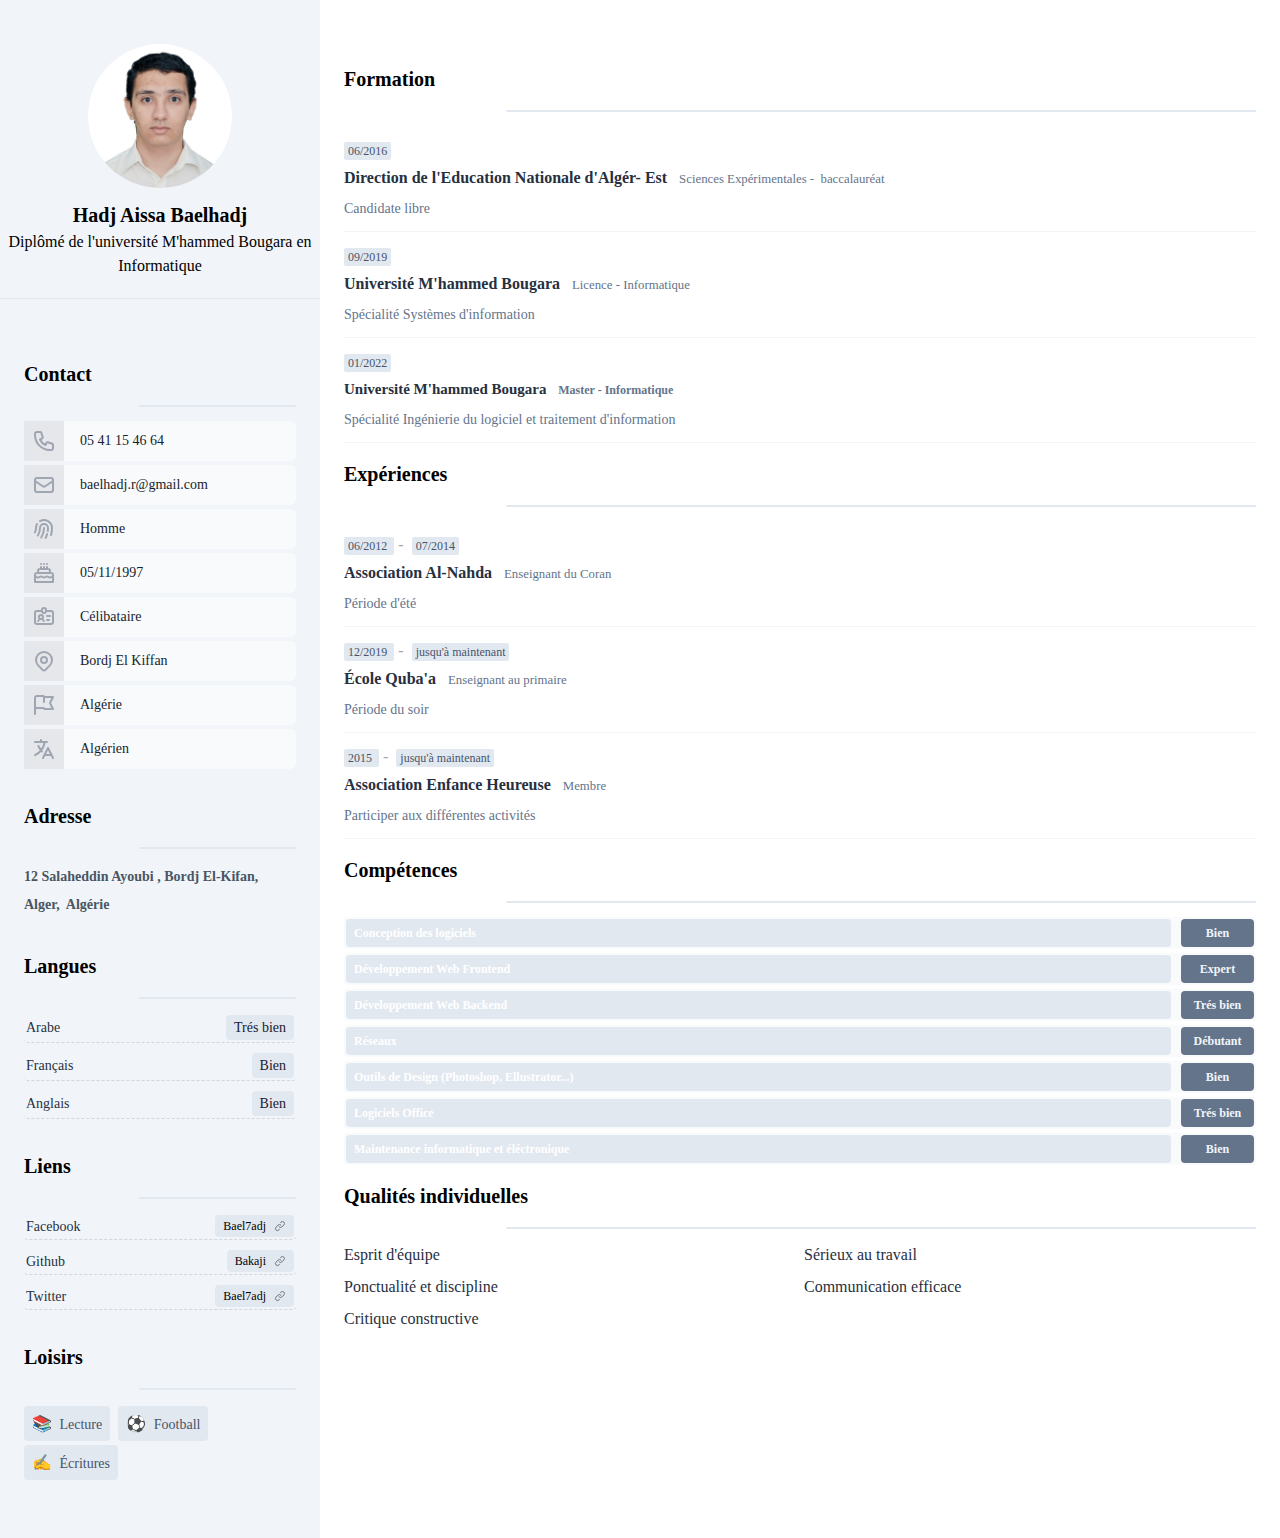
==== commit 4d8a941f: "add networking as skill" ====
--- a/index.html
+++ b/index.html
@@ -20,8 +20,6 @@
   <link rel="stylesheet" href="./assets/font-awesome.css">
   <link rel="stylesheet" href="./assets/custom.css">
   <style>
-    
-
     .text-cool-gray-100 {
       min-width: 73px;
     }
@@ -409,6 +407,15 @@
               <div class="flex items-center bg-cool-gray-50 p-0.5 rounded my-1">
                 <div class="flex-grow bg-cool-gray-200 rounded truncate">
                   <div class="bg-main-color text-xs leading-none py-2 px-2 text-white rounded-s truncate"
+                    style="width: 40%"> <span style="font-weight: 700;"> Réseaux</span> </div>
+                </div>
+                <div
+                  class="text-cool-gray-100 ms-1 bg-cool-gray-500 p-2 text-center leading-none rounded text-xs flex-shrink-0"
+                  style="font-weight: 700;"> Débutant</div>
+              </div>
+              <div class="flex items-center bg-cool-gray-50 p-0.5 rounded my-1">
+                <div class="flex-grow bg-cool-gray-200 rounded truncate">
+                  <div class="bg-main-color text-xs leading-none py-2 px-2 text-white rounded-s truncate"
                     style="width: 60%"> <span style="font-weight: 700;"> Outils de Design (Photoshop,
                       Ellustrator...)<br></span> </div>
                 </div>
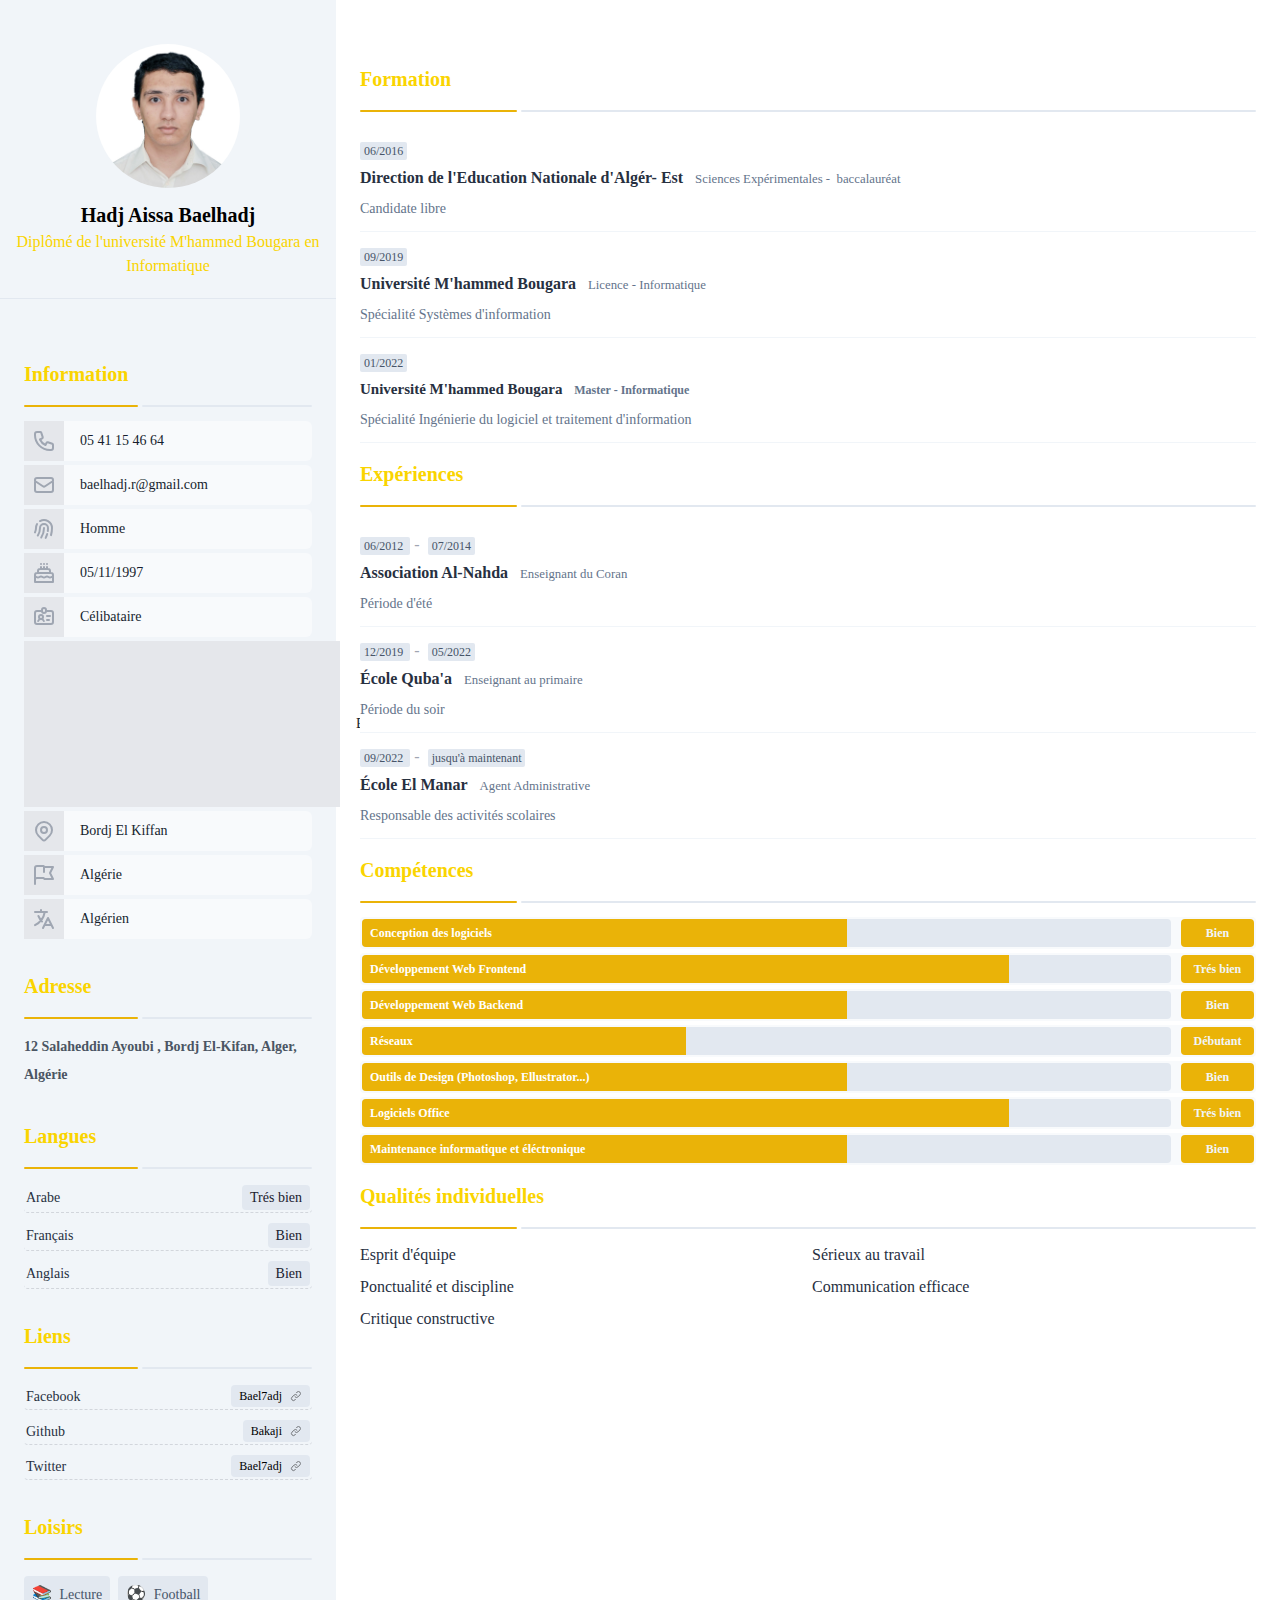
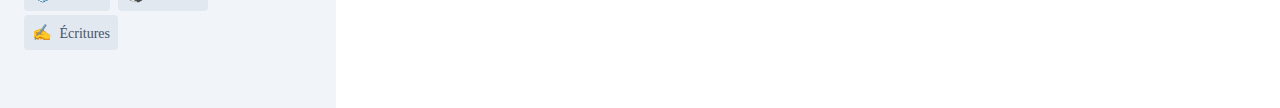
==== commit 08b2aad4: "update informations" ====
--- a/index.html
+++ b/index.html
@@ -42,7 +42,7 @@
           </div>
           <div class="px-6 mb-8">
             <h2 class="text-main-color  text-xl font-bold">
-              Contact</h2>
+              Information</h2>
             <span class="flex my-4">
               <span class="w-48 rounded-sm h-0.5 line-bg from-blue-800 to-blue-400 inline-block -mb-2"></span>
               <span class="w-full rounded-sm ms-1 h-0.5 bg-cool-gray-200 inline-block -mb-2"></span>
@@ -109,6 +109,19 @@
                   </svg>
                 </span>
                 <span class="p-1 truncate inline-block capitalize">Célibataire</span>
+              </div>
+              <div
+                class="group mb-1 flex items-center text-sm print:text-base print:font-normal leading-5 font-medium text-gray-900 rounded-md bg-cool-gray-50">
+                <span class="flex-shrink-0 bg-gray-200 p-2 rounded-s me-3 text-gray-400">
+                  <!-- <svg class="w-6 h-6 text-gray-400" fill="none" stroke="currentColor" viewBox="0 0 24 24"
+                    xmlns="http://www.w3.org/2000/svg">
+                    <path stroke-linecap="round" stroke-linejoin="round" stroke-width="2"
+                      d="M10 6H5a2 2 0 00-2 2v9a2 2 0 002 2h14a2 2 0 002-2V8a2 2 0 00-2-2h-5m-4 0V5a2 2 0 114 0v1m-4 0a2 2 0 104 0m-5 8a2 2 0 100-4 2 2 0 000 4zm0 0c1.306 0 2.417.835 2.83 2M9 14a3.001 3.001 0 00-2.83 2M15 11h3m-3 4h2">
+                    </path>
+                  </svg> -->
+                  <svg src="https://bakaji.github.io/CV/assets/rank.svg" style="width:100%"></svg>
+                </span>
+                <span class="p-1 truncate inline-block capitalize">Exempté du service militaire</span>
               </div>
               <div
                 class="group mb-1 flex items-center text-sm print:text-base print:font-normal leading-5 font-medium text-gray-900 rounded-md bg-cool-gray-50">
@@ -341,7 +354,7 @@
               <div class="mb-1">
                 <span class="p-0.5 px-1 rounded-sm bg-cool-gray-200 text-xs text-cool-gray-600">12/2019 </span>
                 <span class="mx-1 text-gray-400"> - </span>
-                <span class="p-0.5 px-1 rounded-sm bg-cool-gray-200 text-xs text-cool-gray-600">jusqu'à maintenant
+                <span class="p-0.5 px-1 rounded-sm bg-cool-gray-200 text-xs text-cool-gray-600">05/2022
                 </span>
               </div>
               <h3>
@@ -354,18 +367,20 @@
             </div>
             <div class="border-b py-3 border-cool-gray-100">
               <div class="mb-1">
-                <span class="p-0.5 px-1 rounded-sm bg-cool-gray-200 text-xs text-cool-gray-600">2015 </span>
+                <span class="p-0.5 px-1 rounded-sm bg-cool-gray-200 text-xs text-cool-gray-600">09/2022 </span>
                 <span class="mx-1 text-gray-400"> - </span>
                 <span class="p-0.5 px-1 rounded-sm bg-cool-gray-200 text-xs text-cool-gray-600">jusqu'à maintenant
                 </span>
               </div>
               <h3>
-                <span class="font-bold text-cool-gray-800 inline-block print:text-xl print:font-normal">Association
-                  Enfance Heureuse </span>
-                <small class="text-cool-gray-500 mx-2 inline-block">Membre</small>
-              </h3>
-              <div class="text-cool-gray-500 text-sm mt-2 block">Participer aux différentes activités</div>
-            </div>
+                <span class="font-bold text-cool-gray-800 inline-block print:text-xl print:font-normal">École
+                  El Manar</span>
+                <small class="text-cool-gray-500 mx-2 inline-block">Agent Administrative</small>
+              </h3>
+              <div class="text-cool-gray-500 text-sm mt-2 block">
+                Responsable des activités scolaires</div>
+            </div>
+            
           </div>
           <div class="my-4 mb-4">
             <h2 class="text-main-color  text-xl font-bold">
@@ -388,21 +403,21 @@
               <div class="flex items-center bg-cool-gray-50 p-0.5 rounded my-1">
                 <div class="flex-grow bg-cool-gray-200 rounded truncate">
                   <div class="bg-main-color text-xs leading-none py-2 px-2 text-white rounded-s truncate"
-                    style="width: 100%"> <span style="font-weight: 700;" contenteditable="true" spellcheck="true">
+                    style="width: 80%"> <span style="font-weight: 700;" contenteditable="true" spellcheck="true">
                       Développement Web Frontend</span> </div>
                 </div>
                 <div
                   class="text-cool-gray-100 ms-1 bg-cool-gray-500 p-2 text-center leading-none rounded text-xs flex-shrink-0"
-                  style="font-weight: 800;"> Expert</div>
-              </div>
-              <div class="flex items-center bg-cool-gray-50 p-0.5 rounded my-1">
-                <div class="flex-grow bg-cool-gray-200 rounded truncate">
-                  <div class="bg-main-color text-xs leading-none py-2 px-2 text-white rounded-s truncate"
-                    style="width: 80%"> <span style="font-weight: 700;"> Développement Web Backend</span> </div>
-                </div>
-                <div
-                  class="text-cool-gray-100 ms-1 bg-cool-gray-500 p-2 text-center leading-none rounded text-xs flex-shrink-0"
-                  style="font-weight: 700;"> Trés bien</div>
+                  style="font-weight: 800;"> Trés bien</div>
+              </div>
+              <div class="flex items-center bg-cool-gray-50 p-0.5 rounded my-1">
+                <div class="flex-grow bg-cool-gray-200 rounded truncate">
+                  <div class="bg-main-color text-xs leading-none py-2 px-2 text-white rounded-s truncate"
+                    style="width: 60%"> <span style="font-weight: 700;"> Développement Web Backend</span> </div>
+                </div>
+                <div
+                  class="text-cool-gray-100 ms-1 bg-cool-gray-500 p-2 text-center leading-none rounded text-xs flex-shrink-0"
+                  style="font-weight: 700;"> Bien</div>
               </div>
               <div class="flex items-center bg-cool-gray-50 p-0.5 rounded my-1">
                 <div class="flex-grow bg-cool-gray-200 rounded truncate">
--- a/assets/custom.css
+++ b/assets/custom.css
@@ -1,9 +1,29 @@
 * {
   font-family: "Teshrin-400" !important;
+}
+:root {
+  --main-color: #fad400;
+  --main-dark-color: rgb(234 179 8);
+}
+
+.text-main-color {
+  color: var(--main-color);
+}
+
+.bg-main-color {
+  background-color: var(--main-dark-color);
+}
+
+.line-bg {
+  background-color: var(--main-dark-color);
 }
 .text-cool-gray-100 {
   min-width: 64px;
   margin-inline-start: 10px;
+  background-color: var(--main-dark-color);
+}
+.hover-text-amber-600:hover{
+  color:var(--main-dark-color);
 }
 .skills-grid {
   display: grid;
@@ -12,6 +32,11 @@
 }
 
 @media print {
+  @page{
+    margin: 0;
+    scale: 0.75;
+    padding: 0;
+  }
   .cv {
     height: 100vh !important;
   }
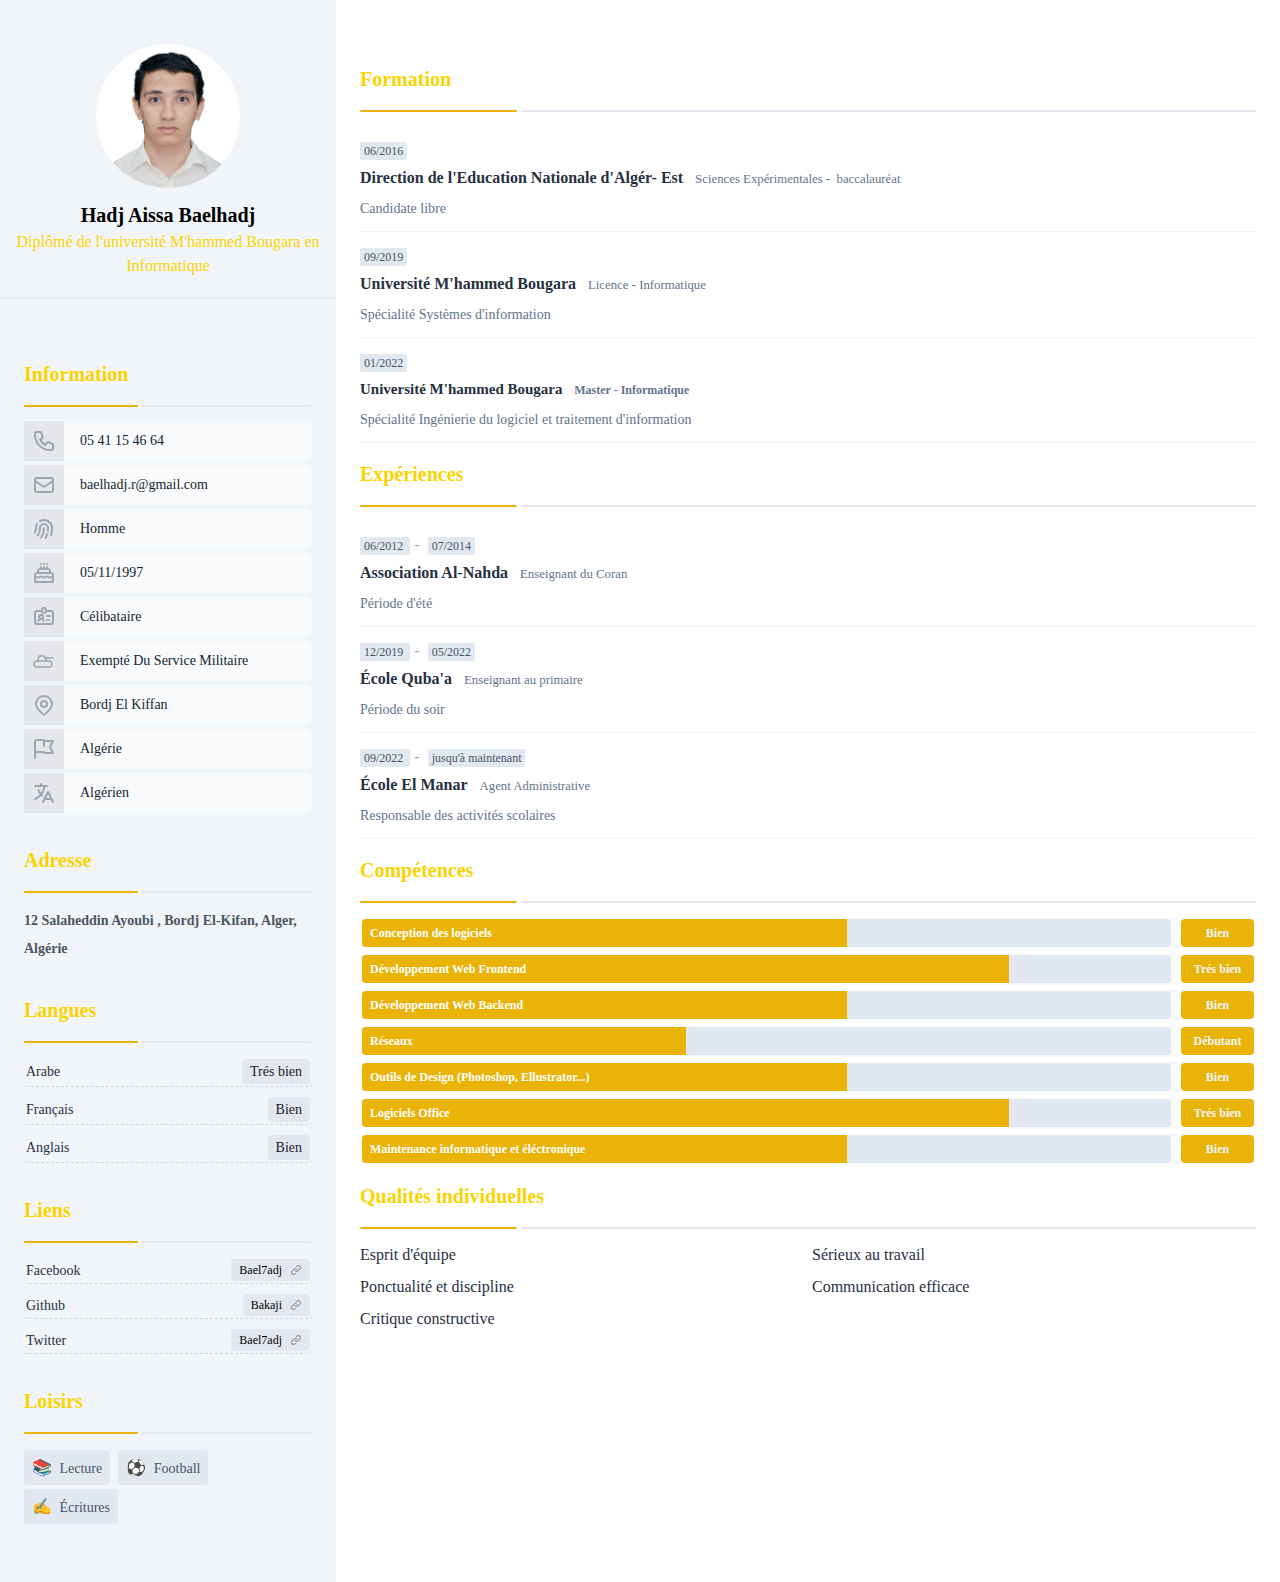
==== commit c85898db: "update military service icon" ====
--- a/index.html
+++ b/index.html
@@ -119,7 +119,12 @@
                       d="M10 6H5a2 2 0 00-2 2v9a2 2 0 002 2h14a2 2 0 002-2V8a2 2 0 00-2-2h-5m-4 0V5a2 2 0 114 0v1m-4 0a2 2 0 104 0m-5 8a2 2 0 100-4 2 2 0 000 4zm0 0c1.306 0 2.417.835 2.83 2M9 14a3.001 3.001 0 00-2.83 2M15 11h3m-3 4h2">
                     </path>
                   </svg> -->
-                  <svg src="https://bakaji.github.io/CV/assets/rank.svg" style="width:100%"></svg>
+                  <svg xmlns="http://www.w3.org/2000/svg" class="icon icon-tabler icon-tabler-tank w-6 h-6" viewBox="0 0 24 24" stroke-width="1.5" stroke="currentColor" fill="none" stroke-linecap="round" stroke-linejoin="round">
+                    <path stroke="none" d="M0 0h24v24H0z" fill="none"></path>
+                    <rect x="2" y="12" width="18" height="6" rx="3"></rect>
+                    <path d="M6 12l1 -5h5l3 5"></path>
+                    <line x1="21" y1="9" x2="13.2" y2="9"></line>
+                    </svg>
                 </span>
                 <span class="p-1 truncate inline-block capitalize">Exempté du service militaire</span>
               </div>
